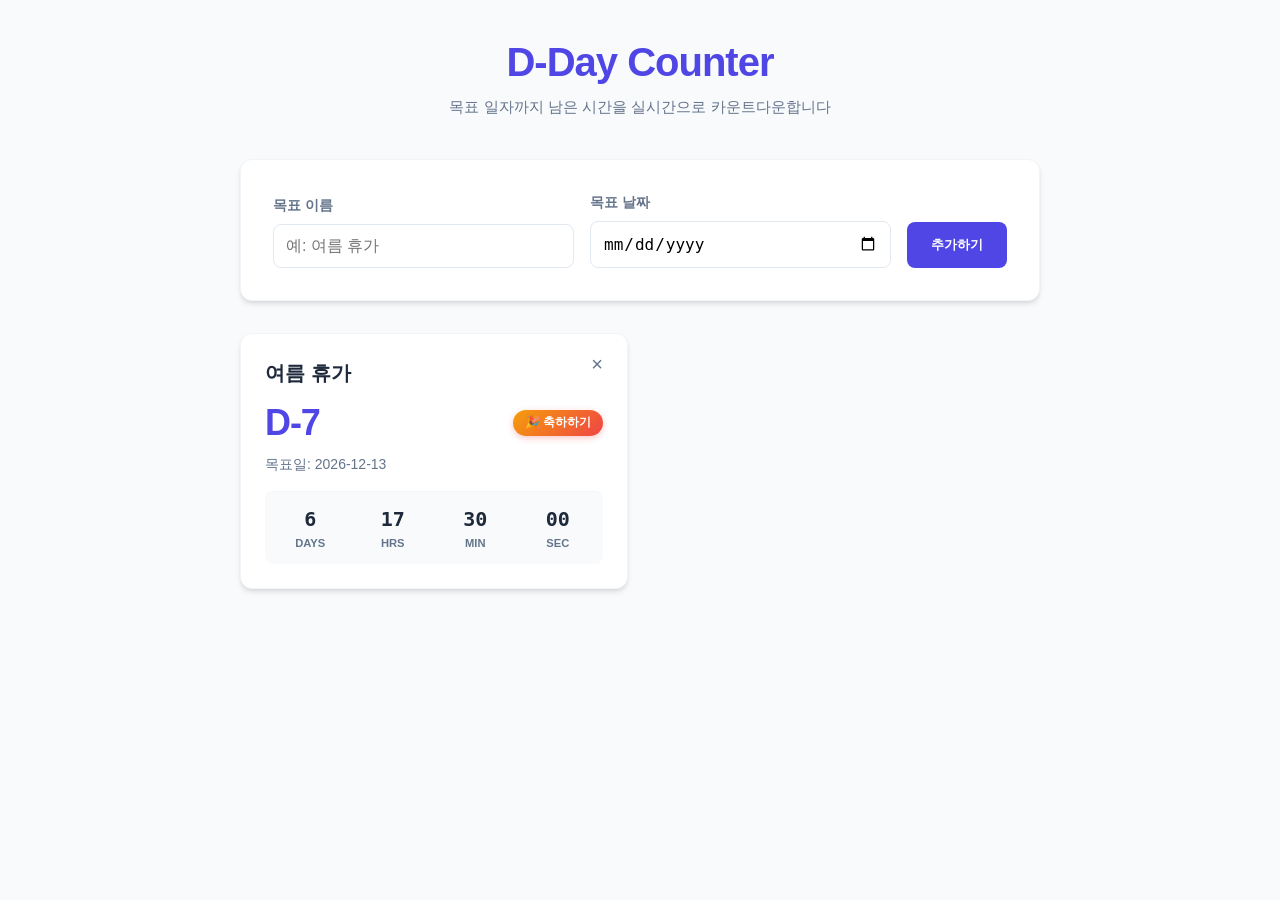
==== index.html @ 8cd85d47 "Deploy calculator web app" ====
<!DOCTYPE html>
<html lang="ko">
<head>
    <meta charset="UTF-8">
    <meta name="viewport" content="width=device-width, initial-scale=1.0">
    <title>D-Day Counter</title>
    <style>
        :root {
            --primary: #4f46e5;
            --primary-hover: #4338ca;
            --primary-light: rgba(79, 70, 229, 0.1);
            --bg: #f8fafc;
            --card-bg: #ffffff;
            --text-main: #1e293b;
            --text-muted: #64748b;
            --danger: #ef4444;
            --danger-bg: #fee2e2;
            --success: #10b981;
            --radius: 12px;
            --shadow: 0 4px 6px -1px rgb(0 0 0 / 0.1), 0 2px 4px -2px rgb(0 0 0 / 0.1);
            --shadow-hover: 0 10px 15px -3px rgb(0 0 0 / 0.1), 0 4px 6px -4px rgb(0 0 0 / 0.1);
        }

        * {
            margin: 0;
            padding: 0;
            box-sizing: border-box;
        }

        body {
            font-family: -apple-system, BlinkMacSystemFont, "Segoe UI", Roboto, "Helvetica Neue", Arial, sans-serif;
            background-color: var(--bg);
            color: var(--text-main);
            line-height: 1.5;
            display: flex;
            flex-direction: column;
            align-items: center;
            padding: 2rem 1rem 4rem 1rem;
            min-height: 100vh;
            position: relative;
            overflow-x: hidden;
        }

        /* Fullscreen Fireworks Confetti Canvas Overlay */
        #confettiCanvas {
            position: fixed;
            top: 0;
            left: 0;
            width: 100vw;
            height: 100vh;
            pointer-events: none;
            z-index: 9999;
        }

        header {
            text-align: center;
            margin-bottom: 2.5rem;
        }

        header h1 {
            font-size: 2.5rem;
            font-weight: 800;
            color: var(--primary);
            letter-spacing: -0.025em;
        }

        header p {
            color: var(--text-muted);
            font-size: 0.95rem;
            margin-top: 0.25rem;
        }

        .container {
            width: 100%;
            max-width: 800px;
        }

        /* Form Styling */
        .form-card {
            background: var(--card-bg);
            padding: 2rem;
            border-radius: var(--radius);
            box-shadow: var(--shadow);
            margin-bottom: 2rem;
            border: 1px solid #f1f5f9;
        }

        .form-grid {
            display: grid;
            grid-template-columns: 1fr 1fr auto;
            gap: 1rem;
            align-items: flex-end;
        }

        @media (max-width: 640px) {
            .form-grid {
                grid-template-columns: 1fr;
            }
        }

        .input-group {
            display: flex;
            flex-direction: column;
            gap: 0.5rem;
        }

        .input-group label {
            font-size: 0.875rem;
            font-weight: 600;
            color: var(--text-muted);
        }

        input {
            padding: 0.75rem;
            border: 1px solid #e2e8f0;
            border-radius: 8px;
            font-size: 1rem;
            outline: none;
            transition: border-color 0.2s, box-shadow 0.2s;
            width: 100%;
        }

        input:focus {
            border-color: var(--primary);
            box-shadow: 0 0 0 3px var(--primary-light);
        }

        .btn-add {
            background-color: var(--primary);
            color: white;
            padding: 0.75rem 1.5rem;
            border: none;
            border-radius: 8px;
            font-weight: 600;
            cursor: pointer;
            transition: background-color 0.2s, transform 0.1s;
            height: 46px;
            display: inline-flex;
            align-items: center;
            justify-content: center;
            gap: 0.5rem;
        }

        .btn-add:hover {
            background-color: var(--primary-hover);
        }

        .btn-add:active {
            transform: scale(0.98);
        }

        /* D-Day List Styling */
        .dday-list {
            display: grid;
            grid-template-columns: repeat(auto-fill, minmax(320px, 1fr));
            gap: 1.5rem;
        }

        .dday-card {
            background: var(--card-bg);
            padding: 1.5rem;
            border-radius: var(--radius);
            box-shadow: var(--shadow);
            position: relative;
            display: flex;
            flex-direction: column;
            transition: transform 0.2s, box-shadow 0.2s;
            border: 1px solid #f1f5f9;
        }

        .dday-card:hover {
            transform: translateY(-4px);
            box-shadow: var(--shadow-hover);
        }

        .dday-header {
            display: flex;
            justify-content: space-between;
            align-items: flex-start;
            margin-bottom: 0.5rem;
        }

        .dday-title {
            font-size: 1.25rem;
            font-weight: 700;
            color: var(--text-main);
            word-break: break-all;
            margin-right: 2rem;
        }

        .btn-delete {
            position: absolute;
            top: 1rem;
            right: 1rem;
            background: none;
            border: none;
            color: var(--text-muted);
            cursor: pointer;
            font-size: 1.25rem;
            line-height: 1;
            padding: 0.25rem 0.5rem;
            border-radius: 6px;
            transition: color 0.2s, background-color 0.2s;
        }

        .btn-delete:hover {
            color: var(--danger);
            background-color: var(--danger-bg);
        }

        .dday-status-group {
            display: flex;
            align-items: center;
            justify-content: space-between;
            margin-bottom: 0.25rem;
        }

        .dday-status {
            font-size: 2.25rem;
            font-weight: 800;
            color: var(--primary);
            letter-spacing: -0.03em;
        }

        .dday-status.is-today {
            color: var(--danger);
            animation: pulseText 1.5s infinite alternate;
        }

        .dday-status.is-past {
            color: var(--text-muted);
        }

        @keyframes pulseText {
            0% { transform: scale(1); }
            100% { transform: scale(1.05); }
        }

        .celebrate-badge-btn {
            background: linear-gradient(135deg, #f59e0b, #ef4444);
            color: white;
            border: none;
            padding: 0.3rem 0.75rem;
            border-radius: 20px;
            font-size: 0.75rem;
            font-weight: 700;
            cursor: pointer;
            box-shadow: 0 2px 6px rgba(239, 68, 68, 0.3);
            transition: transform 0.2s;
        }

        .celebrate-badge-btn:hover {
            transform: scale(1.08);
        }

        .dday-date {
            font-size: 0.875rem;
            color: var(--text-muted);
            font-weight: 500;
        }

        .timer-grid {
            display: grid;
            grid-template-columns: repeat(4, 1fr);
            gap: 0.5rem;
            margin-top: 1rem;
            padding-top: 1rem;
            border-top: 1px solid #f1f5f9;
            background: #f8fafc;
            border-radius: 8px;
            padding: 0.75rem 0.5rem;
        }

        .timer-item {
            display: flex;
            flex-direction: column;
            align-items: center;
        }

        .timer-value {
            font-size: 1.25rem;
            font-weight: 800;
            color: var(--text-main);
            font-family: ui-monospace, SFMono-Regular, Menlo, Monaco, Consolas, monospace;
        }

        .timer-label {
            font-size: 0.7rem;
            color: var(--text-muted);
            text-transform: uppercase;
            font-weight: 600;
            margin-top: 0.1rem;
        }

        .empty-state {
            grid-column: 1 / -1;
            text-align: center;
            padding: 4rem 2rem;
            color: var(--text-muted);
            background: #ffffff;
            border-radius: var(--radius);
            border: 2px dashed #cbd5e1;
            box-shadow: var(--shadow);
        }

        .empty-state p {
            font-size: 1rem;
            line-height: 1.6;
        }
    </style>
</head>
<body>

    <!-- Canvas overlay for HTML Canvas Confetti Fireworks -->
    <canvas id="confettiCanvas"></canvas>

    <header>
        <h1>D-Day Counter</h1>
        <p>목표 일자까지 남은 시간을 실시간으로 카운트다운합니다</p>
    </header>

    <div class="container">
        <!-- Input Form -->
        <div class="form-card">
            <div class="form-grid">
                <div class="input-group">
                    <label for="title">목표 이름</label>
                    <input type="text" id="title" placeholder="예: 여름 휴가" maxlength="25">
                </div>
                <div class="input-group">
                    <label for="date">목표 날짜</label>
                    <input type="date" id="date">
                </div>
                <button class="btn-add" id="addBtn">추가하기</button>
            </div>
        </div>

        <!-- D-Day List -->
        <div id="ddayList" class="dday-list">
            <!-- Cards will be injected here -->
        </div>
    </div>

    <script>
        // State Management
        let ddayItems = [];

        // DOM Elements
        const titleInput = document.getElementById('title');
        const dateInput = document.getElementById('date');
        const addBtn = document.getElementById('addBtn');
        const ddayListContainer = document.getElementById('ddayList');
        const canvas = document.getElementById('confettiCanvas');
        const ctx = canvas.getContext('2d');

        // Confetti Particle Engine Setup
        let particles = [];
        let animFrameId = null;

        function resizeCanvas() {
            canvas.width = window.innerWidth;
            canvas.height = window.innerHeight;
        }

        window.addEventListener('resize', resizeCanvas);
        resizeCanvas();

        class Particle {
            constructor(x, y) {
                this.x = x;
                this.y = y;
                this.size = Math.random() * 8 + 4;
                this.color = ['#4f46e5', '#06b6d4', '#ef4444', '#10b981', '#f59e0b', '#8b5cf6'][Math.floor(Math.random() * 6)];
                this.vx = (Math.random() - 0.5) * 12;
                this.vy = (Math.random() - 1) * 14 - 3;
                this.gravity = 0.35;
                this.drag = 0.96;
                this.opacity = 1;
                this.fade = Math.random() * 0.015 + 0.008;
                this.rotation = Math.random() * 360;
                this.rotationSpeed = (Math.random() - 0.5) * 10;
            }

            update() {
                this.vx *= this.drag;
                this.vy *= this.drag;
                this.vy += this.gravity;
                this.x += this.vx;
                this.y += this.vy;
                this.opacity -= this.fade;
                this.rotation += this.rotationSpeed;
            }

            draw(ctx) {
                if (this.opacity <= 0) return;
                ctx.save();
                ctx.translate(this.x, this.y);
                ctx.rotate((this.rotation * Math.PI) / 180);
                ctx.globalAlpha = Math.max(0, this.opacity);
                ctx.fillStyle = this.color;
                ctx.fillRect(-this.size / 2, -this.size / 2, this.size, this.size * 1.4);
                ctx.restore();
            }
        }

        function animateConfetti() {
            ctx.clearRect(0, 0, canvas.width, canvas.height);
            particles.forEach((p, idx) => {
                p.update();
                p.draw(ctx);
                if (p.opacity <= 0 || p.y > canvas.height + 50) {
                    particles.splice(idx, 1);
                }
            });

            if (particles.length > 0) {
                animFrameId = requestAnimationFrame(animateConfetti);
            } else {
                animFrameId = null;
            }
        }

        function triggerConfetti(x = window.innerWidth / 2, y = window.innerHeight / 3) {
            for (let i = 0; i < 80; i++) {
                particles.push(new Particle(x, y));
            }
            if (!animFrameId) {
                animateConfetti();
            }
        }

        // Load data from localStorage
        function loadData() {
            const savedData = localStorage.getItem('stitch_dday_data');
            if (savedData) {
                ddayItems = JSON.parse(savedData);
            } else {
                // Seed default sample item if empty
                const today = new Date();
                const sampleDate = new Date(today);
                sampleDate.setDate(today.getDate() + 7);
                const month = String(sampleDate.getMonth() + 1).padStart(2, '0');
                const day = String(sampleDate.getDate()).padStart(2, '0');

                ddayItems = [
                    {
                        id: 1,
                        title: '여름 휴가',
                        targetDate: `${sampleDate.getFullYear()}-${month}-${day}`
                    }
                ];
                saveData();
            }
            render();
        }

        // Save data to localStorage
        function saveData() {
            localStorage.setItem('stitch_dday_data', JSON.stringify(ddayItems));
        }

        // Add New D-Day
        addBtn.addEventListener('click', () => {
            const title = titleInput.value.trim();
            const date = dateInput.value;

            if (!title || !date) {
                alert('목표 이름과 날짜를 모두 입력해 주세요.');
                return;
            }

            const newItem = {
                id: Date.now(),
                title: title,
                targetDate: date
            };

            ddayItems.push(newItem);
            saveData();
            render();

            // Reset inputs
            titleInput.value = '';
            dateInput.value = '';

            // Trigger confetti celebrate effect
            triggerConfetti();
        });

        // Delete D-Day
        function deleteItem(id) {
            ddayItems = ddayItems.filter(item => item.id !== id);
            saveData();
            render();
        }

        // Calculate Time Remaining
        function calculateTime(targetDateStr) {
            const now = new Date();
            const target = new Date(targetDateStr + 'T00:00:00');
            
            // Difference in milliseconds
            const diff = target.getTime() - now.getTime();
            const absDiff = Math.abs(diff);

            const days = Math.floor(absDiff / (1000 * 60 * 60 * 24));
            const hours = Math.floor((absDiff % (1000 * 60 * 60 * 24)) / (1000 * 60 * 60));
            const mins = Math.floor((absDiff % (1000 * 60 * 60)) / (1000 * 60));
            const secs = Math.floor((absDiff % (1000 * 60)) / 1000);

            // Check if today is the target date
            const isToday = now.getFullYear() === target.getFullYear() &&
                            now.getMonth() === target.getMonth() &&
                            now.getDate() === target.getDate();

            let statusText = '';
            let statusClass = '';

            if (isToday) {
                statusText = 'D-Day';
                statusClass = 'is-today';
            } else if (diff > 0) {
                statusText = `D-${days + 1}`;
                statusClass = 'is-future';
            } else {
                statusText = `D+${days}`;
                statusClass = 'is-past';
            }

            return {
                statusText,
                statusClass,
                isToday,
                days,
                hours,
                mins,
                secs
            };
        }

        // Render function
        function render() {
            if (ddayItems.length === 0) {
                ddayListContainer.innerHTML = `
                    <div class="empty-state">
                        <p>등록된 D-Day가 없습니다.<br>새로운 목표를 추가해 보세요!</p>
                    </div>
                `;
                return;
            }

            ddayListContainer.innerHTML = '';
            ddayItems.forEach(item => {
                const timeData = calculateTime(item.targetDate);
                
                const card = document.createElement('div');
                card.className = 'dday-card';
                card.innerHTML = `
                    <button class="btn-delete" title="삭제" onclick="deleteItem(${item.id})">&times;</button>
                    <div class="dday-header">
                        <h2 class="dday-title">${escapeHtml(item.title)}</h2>
                    </div>
                    <div class="dday-status-group">
                        <div class="dday-status ${timeData.statusClass}">${timeData.statusText}</div>
                        <button class="celebrate-badge-btn" onclick="triggerConfetti(event.clientX, event.clientY)">🎉 축하하기</button>
                    </div>
                    <div class="dday-date">목표일: ${item.targetDate}</div>
                    <div class="timer-grid">
                        <div class="timer-item">
                            <span class="timer-value">${timeData.days}</span>
                            <span class="timer-label">Days</span>
                        </div>
                        <div class="timer-item">
                            <span class="timer-value">${String(timeData.hours).padStart(2, '0')}</span>
                            <span class="timer-label">Hrs</span>
                        </div>
                        <div class="timer-item">
                            <span class="timer-value">${String(timeData.mins).padStart(2, '0')}</span>
                            <span class="timer-label">Min</span>
                        </div>
                        <div class="timer-item">
                            <span class="timer-value">${String(timeData.secs).padStart(2, '0')}</span>
                            <span class="timer-label">Sec</span>
                        </div>
                    </div>
                `;
                ddayListContainer.appendChild(card);
            });
        }

        function escapeHtml(str) {
            if (!str) return '';
            return str.replace(/[&<>"']/g, function(m) {
                return { '&': '&amp;', '<': '&lt;', '>': '&gt;', '"': '&quot;', "'": '&#039;' }[m];
            });
        }

        // Update timers every second
        setInterval(render, 1000);

        // Initial Load
        loadData();
    </script>
</body>
</html>
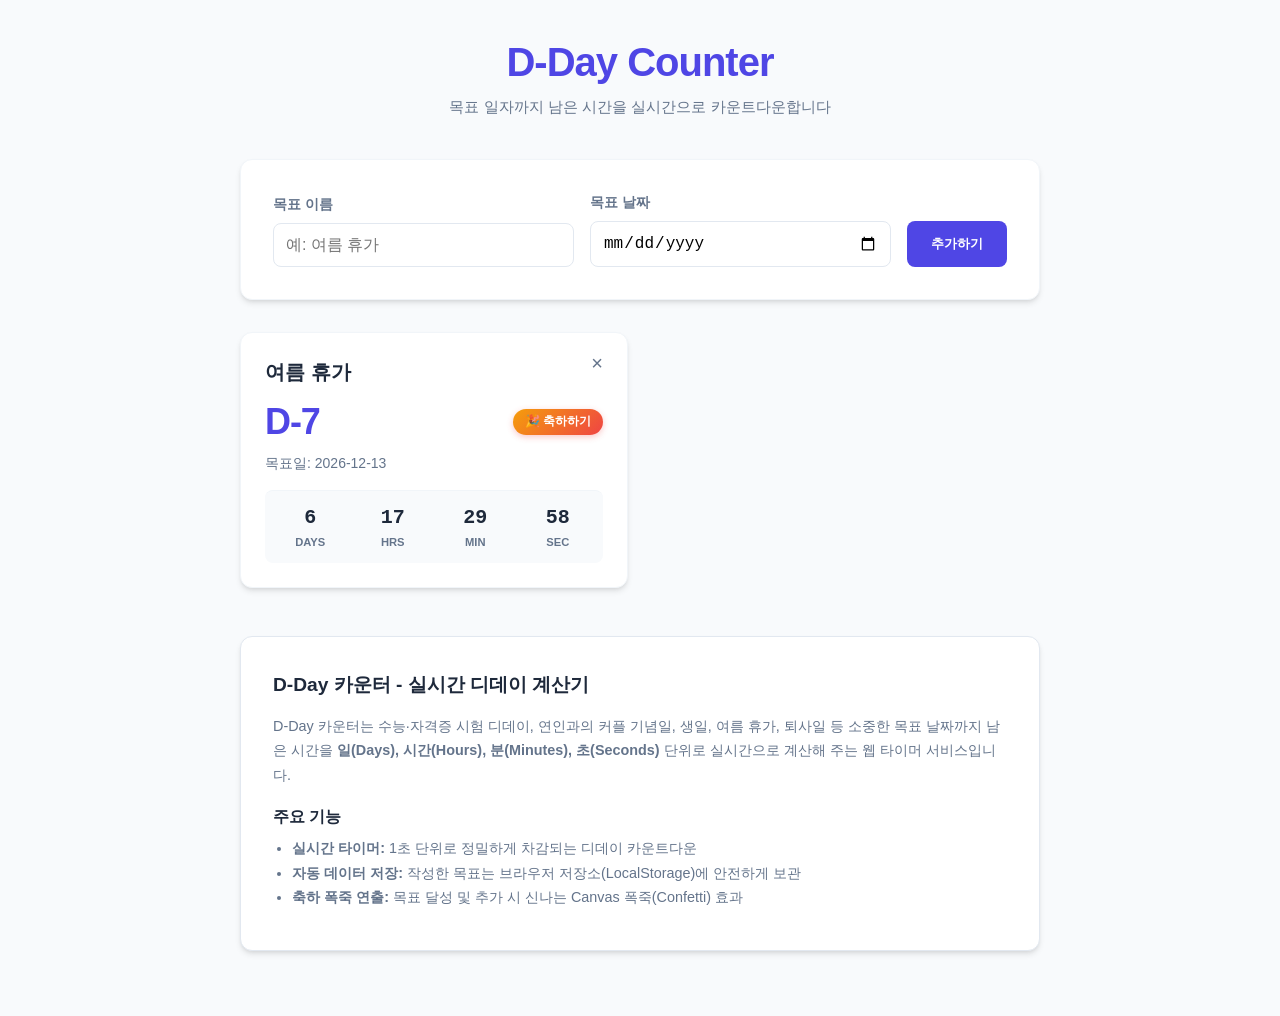
==== commit 0ec94b6d: "feat: Add Google Search Console verification and SEO metadata" ====
--- a/index.html
+++ b/index.html
@@ -3,7 +3,69 @@
 <head>
     <meta charset="UTF-8">
     <meta name="viewport" content="width=device-width, initial-scale=1.0">
-    <title>D-Day Counter</title>
+    <!-- 검색엔진 최적화 (SEO) 메타 태그 -->
+    <title>D-Day 카운터 - 실시간 디데이 계산기 & 목표 타이머</title>
+    <meta name="description" content="시험 D-Day, 생일, 커플 기념일, 여름 휴가, 자격증 목표 일자까지 남은 시간을 실시간(일/시/분/초)으로 카운트다운하세요. 폭죽 효과와 자동 저장 기능 제공.">
+    <meta name="keywords" content="D-Day 카운터, 디데이 계산기, D-Day 계산기, 실시간 타이머, 기념일 계산기, 시험 디데이, 커플 디데이, D-Day 카운트다운, 디데이 앱">
+    <meta name="author" content="D-Day Counter">
+    <meta name="robots" content="index, follow">
+    <link rel="canonical" href="https://my-calculator-chi-seven.vercel.app/">
+
+    <!-- Open Graph (SNS & 카카오톡 공유 시 노출) -->
+    <meta property="og:type" content="website">
+    <meta property="og:site_name" content="D-Day 카운터">
+    <meta property="og:url" content="https://my-calculator-chi-seven.vercel.app/">
+    <meta property="og:title" content="D-Day 카운터 - 실시간 디데이 계산기 & 목표 타이머">
+    <meta property="og:description" content="중요한 목표 일자까지 남은 시간을 실시간으로 카운트다운하세요! 폭죽 연출과 자동 데이터 저장 지원.">
+    <meta property="og:locale" content="ko_KR">
+
+    <!-- Twitter Cards -->
+    <meta name="twitter:card" content="summary_large_image">
+    <meta name="twitter:title" content="D-Day 카운터 - 실시간 디데이 계산기">
+    <meta name="twitter:description" content="목표 일자까지 남은 시간(일/시/분/초)을 실시간으로 카운트다운합니다.">
+
+    <!-- 구글 서치 콘솔 소유권 확인 태그 -->
+    <meta name="google-site-verification" content="8JftXr8XLZgSN9iB0z2GvUU7vgFd4bjF76dZ7FrasyI" />
+
+    <!-- JSON-LD 구조화 데이터 (Google WebApplication & FAQ Schema) -->
+    <script type="application/ld+json">
+    {
+      "@context": "https://schema.org",
+      "@graph": [
+        {
+          "@type": "WebApplication",
+          "name": "D-Day 카운터",
+          "url": "https://my-calculator-chi-seven.vercel.app/",
+          "description": "중요한 목표 일자까지 남은 시간을 실시간으로 계산해 주는 디데이 카운트다운 서비스입니다.",
+          "applicationCategory": "UtilitiesApplication",
+          "operatingSystem": "All",
+          "browserRequirements": "Requires JavaScript. Requires HTML5.",
+          "inLanguage": "ko-KR"
+        },
+        {
+          "@type": "FAQPage",
+          "mainEntity": [
+            {
+              "@type": "Question",
+              "name": "D-Day 카운터 사용법은 어떻게 되나요?",
+              "acceptedAnswer": {
+                "@type": "Answer",
+                "text": "목표 이름과 목표 날짜를 입력한 후 '추가하기' 버튼을 누르면 실시간으로 남은 일, 시간, 분, 초 단위 카운트다운이 시작됩니다."
+              }
+            },
+            {
+              "@type": "Question",
+              "name": "입력한 D-Day 데이터는 안전하게 저장되나요?",
+              "acceptedAnswer": {
+                "@type": "Answer",
+                "text": "네, 입력하신 목표 데이터는 브라우저 로컬 저장소(LocalStorage)에 안전하게 자동 저장되므로 페이지를 새로고침하거나 브라우저를 다시 열어도 데이터가 유지됩니다."
+              }
+            }
+          ]
+        }
+      ]
+    }
+    </script>
     <style>
         :root {
             --primary: #4f46e5;
@@ -307,6 +369,39 @@
             font-size: 1rem;
             line-height: 1.6;
         }
+
+        /* SEO Content Section */
+        .seo-section {
+            margin-top: 3rem;
+            padding: 2rem;
+            background: #ffffff;
+            border-radius: var(--radius);
+            box-shadow: var(--shadow);
+            border: 1px solid #e2e8f0;
+            color: var(--text-muted);
+            font-size: 0.9rem;
+            line-height: 1.7;
+        }
+        .seo-section h2 {
+            font-size: 1.2rem;
+            color: var(--text-main);
+            margin-bottom: 0.75rem;
+            font-weight: 700;
+        }
+        .seo-section h3 {
+            font-size: 1rem;
+            color: var(--text-main);
+            margin-top: 1rem;
+            margin-bottom: 0.35rem;
+            font-weight: 600;
+        }
+        .seo-section p {
+            margin-bottom: 0.75rem;
+        }
+        .seo-section ul {
+            padding-left: 1.2rem;
+            margin-bottom: 0.5rem;
+        }
     </style>
 </head>
 <body>
@@ -339,6 +434,19 @@
         <div id="ddayList" class="dday-list">
             <!-- Cards will be injected here -->
         </div>
+
+        <!-- SEO Text Content Section for Crawlers -->
+        <article class="seo-section">
+            <h2>D-Day 카운터 - 실시간 디데이 계산기</h2>
+            <p>D-Day 카운터는 수능·자격증 시험 디데이, 연인과의 커플 기념일, 생일, 여름 휴가, 퇴사일 등 소중한 목표 날짜까지 남은 시간을 <strong>일(Days), 시간(Hours), 분(Minutes), 초(Seconds)</strong> 단위로 실시간으로 계산해 주는 웹 타이머 서비스입니다.</p>
+            
+            <h3>주요 기능</h3>
+            <ul>
+                <li><strong>실시간 타이머:</strong> 1초 단위로 정밀하게 차감되는 디데이 카운트다운</li>
+                <li><strong>자동 데이터 저장:</strong> 작성한 목표는 브라우저 저장소(LocalStorage)에 안전하게 보관</li>
+                <li><strong>축하 폭죽 연출:</strong> 목표 달성 및 추가 시 신나는 Canvas 폭죽(Confetti) 효과</li>
+            </ul>
+        </article>
     </div>
 
     <script>
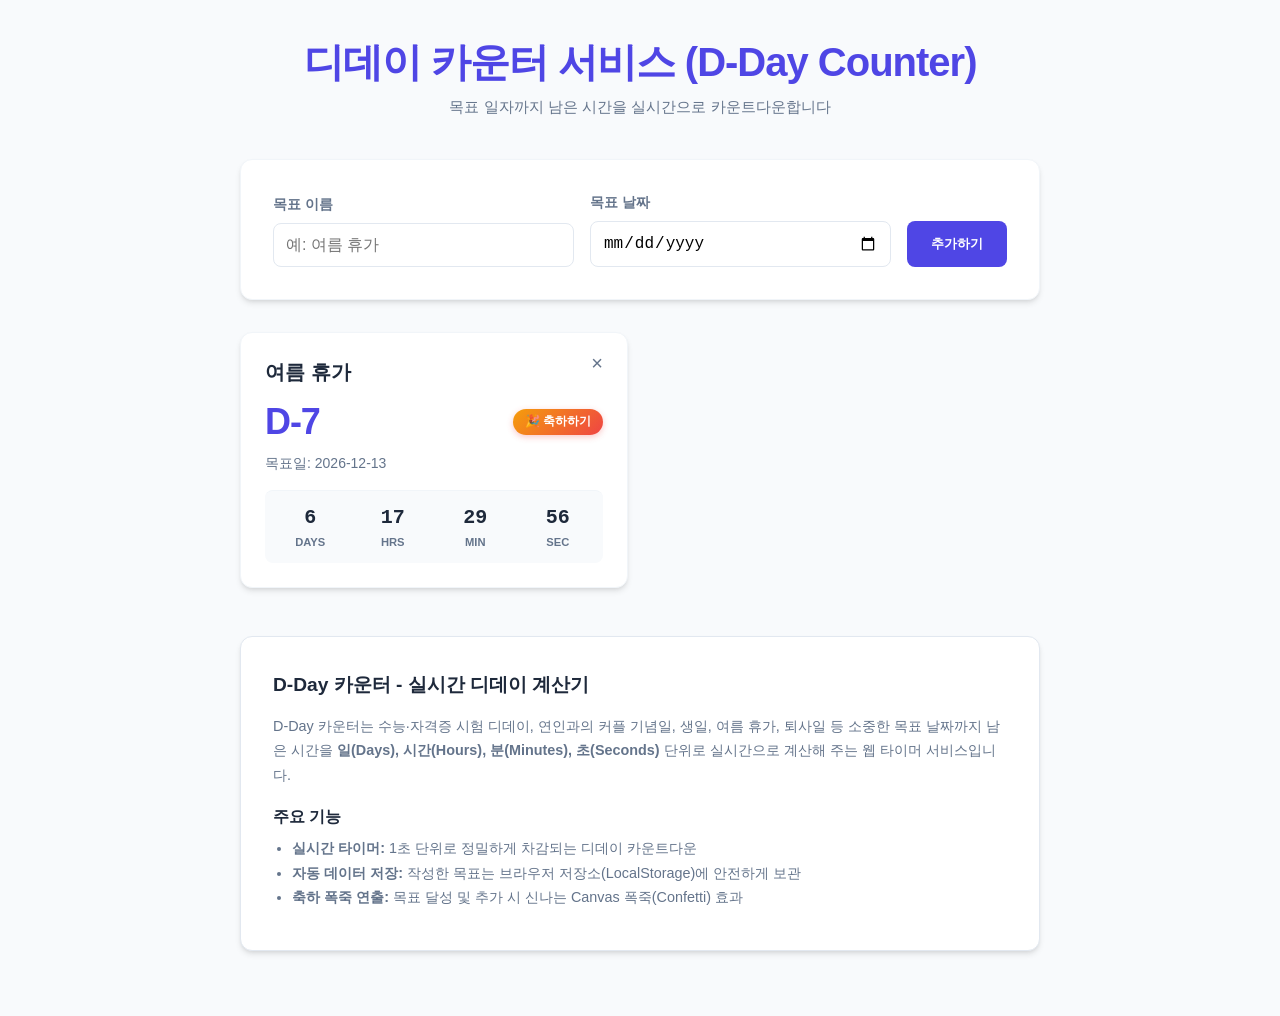
==== commit f395c6af: "feat: Enhance Korean SEO H1 title with '디데이 카운터 서비스'" ====
--- a/index.html
+++ b/index.html
@@ -410,7 +410,7 @@
     <canvas id="confettiCanvas"></canvas>
 
     <header>
-        <h1>D-Day Counter</h1>
+        <h1>디데이 카운터 서비스 (D-Day Counter)</h1>
         <p>목표 일자까지 남은 시간을 실시간으로 카운트다운합니다</p>
     </header>
 
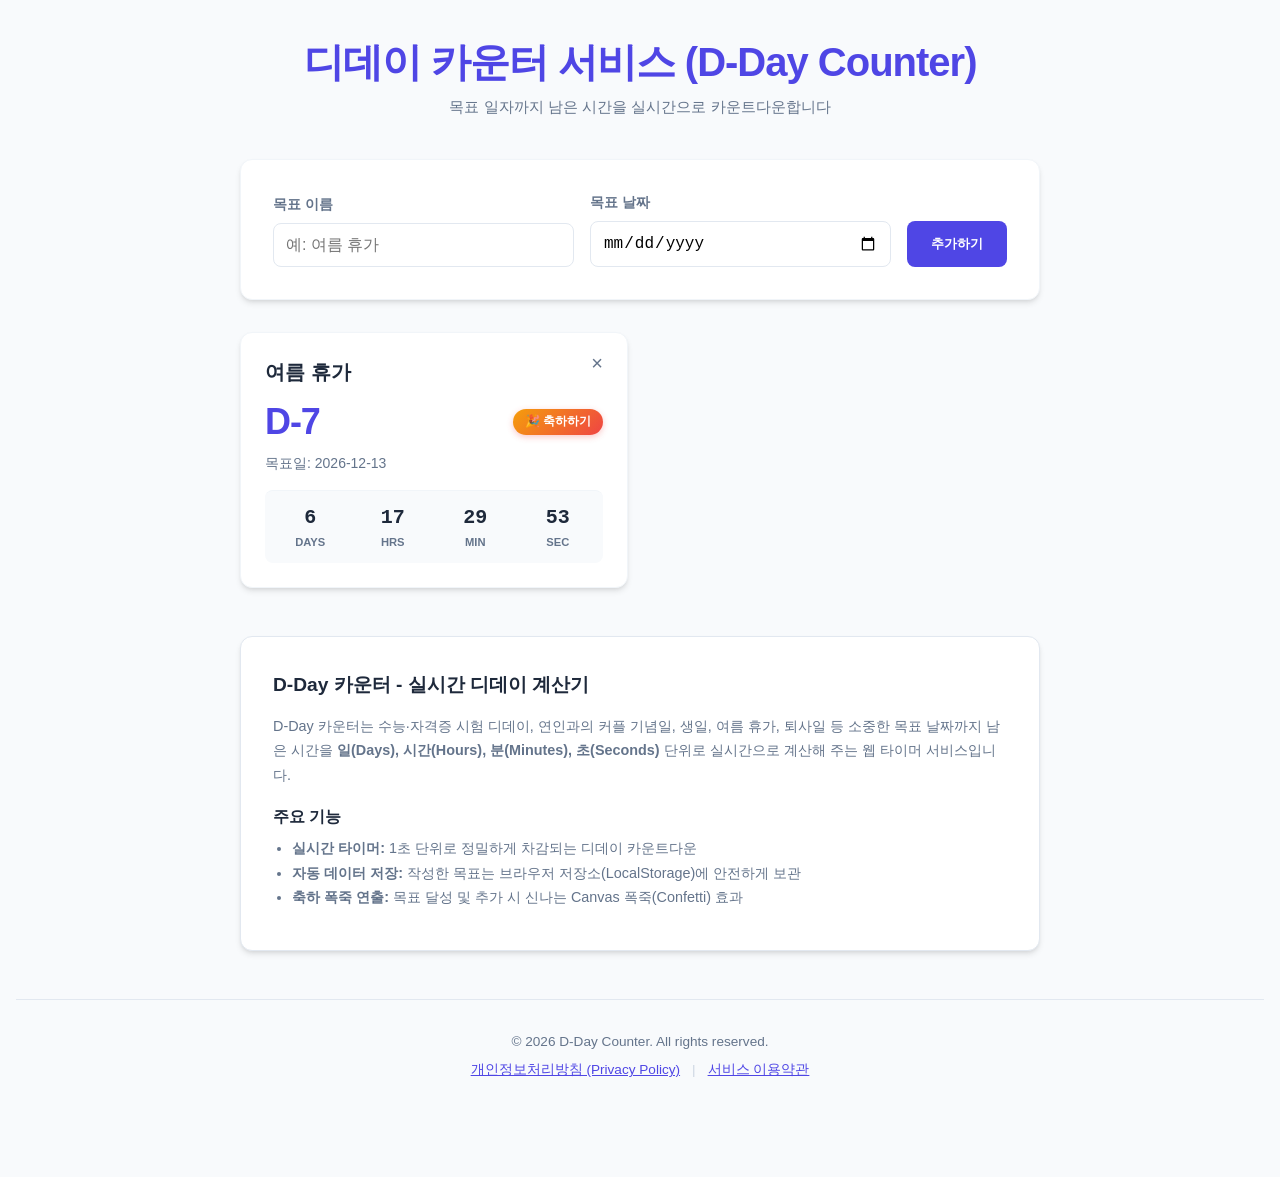
==== commit 641eb808: "feat: Add Privacy Policy and Terms of Service footer and modal" ====
--- a/index.html
+++ b/index.html
@@ -402,6 +402,132 @@
             padding-left: 1.2rem;
             margin-bottom: 0.5rem;
         }
+
+        /* Footer Styling */
+        .app-footer {
+            margin-top: 3rem;
+            padding: 2rem 1rem;
+            text-align: center;
+            border-top: 1px solid #e2e8f0;
+            color: var(--text-muted);
+            font-size: 0.85rem;
+            width: 100%;
+        }
+        .footer-links {
+            margin-top: 0.5rem;
+            display: flex;
+            justify-content: center;
+            align-items: center;
+            gap: 0.75rem;
+        }
+        .footer-link-btn {
+            background: none;
+            border: none;
+            color: var(--primary);
+            cursor: pointer;
+            font-size: 0.85rem;
+            font-weight: 500;
+            text-decoration: underline;
+            padding: 0;
+        }
+        .footer-link-btn:hover {
+            color: var(--primary-hover);
+        }
+        .footer-divider {
+            color: #cbd5e1;
+        }
+
+        /* Modal Overlay & Card Styling */
+        .modal-overlay {
+            position: fixed;
+            top: 0;
+            left: 0;
+            width: 100vw;
+            height: 100vh;
+            background: rgba(15, 23, 42, 0.6);
+            backdrop-filter: blur(4px);
+            display: flex;
+            justify-content: center;
+            align-items: center;
+            z-index: 10000;
+            opacity: 0;
+            visibility: hidden;
+            transition: all 0.25s ease-in-out;
+            padding: 1.5rem;
+        }
+        .modal-overlay.active {
+            opacity: 1;
+            visibility: visible;
+        }
+        .modal-content {
+            background: #ffffff;
+            border-radius: var(--radius);
+            max-width: 600px;
+            width: 100%;
+            max-height: 85vh;
+            overflow-y: auto;
+            box-shadow: 0 20px 25px -5px rgba(0, 0, 0, 0.1), 0 10px 10px -5px rgba(0, 0, 0, 0.04);
+            border: 1px solid #e2e8f0;
+            display: flex;
+            flex-direction: column;
+        }
+        .modal-header {
+            padding: 1.25rem 1.5rem;
+            border-bottom: 1px solid #e2e8f0;
+            display: flex;
+            justify-content: space-between;
+            align-items: center;
+            background: #f8fafc;
+            border-radius: var(--radius) var(--radius) 0 0;
+        }
+        .modal-header h2 {
+            font-size: 1.15rem;
+            color: var(--text-main);
+            font-weight: 700;
+        }
+        .modal-close {
+            background: none;
+            border: none;
+            font-size: 1.5rem;
+            color: var(--text-muted);
+            cursor: pointer;
+            line-height: 1;
+            padding: 0.25rem;
+        }
+        .modal-close:hover {
+            color: var(--text-main);
+        }
+        .modal-body {
+            padding: 1.5rem;
+            font-size: 0.9rem;
+            line-height: 1.6;
+            color: var(--text-main);
+        }
+        .modal-body h3 {
+            font-size: 0.95rem;
+            color: var(--primary);
+            margin-top: 1.25rem;
+            margin-bottom: 0.5rem;
+            font-weight: 600;
+        }
+        .modal-body p {
+            margin-bottom: 0.75rem;
+            color: #475569;
+        }
+        .modal-body ul {
+            padding-left: 1.25rem;
+            margin-bottom: 0.75rem;
+            color: #475569;
+        }
+        .modal-body a {
+            color: var(--primary);
+        }
+        .modal-date {
+            margin-top: 1.5rem;
+            font-size: 0.8rem;
+            color: var(--text-muted);
+            text-align: right;
+        }
     </style>
 </head>
 <body>
@@ -447,6 +573,61 @@
                 <li><strong>축하 폭죽 연출:</strong> 목표 달성 및 추가 시 신나는 Canvas 폭죽(Confetti) 효과</li>
             </ul>
         </article>
+    </div>
+
+    <!-- Footer -->
+    <footer class="app-footer">
+        <p>&copy; 2026 D-Day Counter. All rights reserved.</p>
+        <div class="footer-links">
+            <button type="button" class="footer-link-btn" id="privacyBtn">개인정보처리방침 (Privacy Policy)</button>
+            <span class="footer-divider">|</span>
+            <button type="button" class="footer-link-btn" id="termsBtn">서비스 이용약관</button>
+        </div>
+    </footer>
+
+    <!-- Privacy Policy Modal -->
+    <div id="privacyModal" class="modal-overlay" aria-hidden="true">
+        <div class="modal-content">
+            <div class="modal-header">
+                <h2>개인정보처리방침 (Privacy Policy)</h2>
+                <button type="button" class="modal-close" id="closePrivacyModal">&times;</button>
+            </div>
+            <div class="modal-body">
+                <p>본 디데이 카운터 서비스(이하 "서비스")는 이용자의 개인정보보호를 중요시하며, 관련 법령을 준수합니다.</p>
+                
+                <h3>1. 개인정보 수집 및 저장 방식</h3>
+                <p>본 서비스는 별도의 회원가입이나 개인 식별 정보(이름, 이메일, 연락처 등)를 서버로 전송하여 수집하지 않습니다. 이용자가 입력한 D-Day 목표 데이터(목표명, 날짜)는 이용자의 브라우저 <strong>로컬 저장소(LocalStorage)</strong>에만 보관되며 외부로 유출되지 않습니다.</p>
+
+                <h3>2. 쿠키(Cookie) 및 서드파티 광고(Google AdSense)</h3>
+                <p>본 서비스는 Google AdSense 및 Google Analytics 등의 타사 광고 및 분석 서비스를 이용할 수 있습니다. 구글 등 서드파티 제공업체는 이용자의 웹사이트 방문 기록을 기반으로 맞춤형 광고를 제공하기 위해 쿠키(Cookie)를 사용합니다.</p>
+                <ul>
+                    <li>이용자는 웹 브라우저 옵션 설정을 통해 쿠키 허용/차단을 선택할 수 있습니다.</li>
+                    <li>구글 광고 정책 및 개인정보 처리에 대한 자세한 정보는 <a href="https://policies.google.com/technologies/ads" target="_blank" rel="noopener">Google 개인정보보호 및 약관</a>에서 확인하실 수 있습니다.</li>
+                </ul>
+
+                <h3>3. 개인정보 관련 문의</h3>
+                <p>본 서비스 이용 중 개인정보 관련 문의사항이 있으신 경우 서비스 관리자에게 문의하여 주시기 바랍니다.</p>
+                <p class="modal-date">시행 일자: 2026년 8월 8일</p>
+            </div>
+        </div>
+    </div>
+
+    <!-- Terms Modal -->
+    <div id="termsModal" class="modal-overlay" aria-hidden="true">
+        <div class="modal-content">
+            <div class="modal-header">
+                <h2>서비스 이용약관</h2>
+                <button type="button" class="modal-close" id="closeTermsModal">&times;</button>
+            </div>
+            <div class="modal-body">
+                <h3>1. 서비스 목적</h3>
+                <p>본 서비스는 실시간 카운트다운 타이머 및 목표 일정 관리 기능을 무료로 제공합니다.</p>
+
+                <h3>2. 서비스 이용 조건 및 책임 제한</h3>
+                <p>본 서비스는 브라우저 로컬 저장소를 활용하므로, 이용자의 기기 변경/브라우저 초기화로 인한 데이터 삭제에 대해 책임을 지지 않습니다. 서비스의 무단 복제 및 악의적 공격은 금지됩니다.</p>
+                <p class="modal-date">시행 일자: 2026년 8월 8일</p>
+            </div>
+        </div>
     </div>
 
     <script>
@@ -708,6 +889,36 @@
 
         // Initial Load
         loadData();
+
+        // Modal Event Handlers for Privacy Policy & Terms
+        const privacyModal = document.getElementById('privacyModal');
+        const termsModal = document.getElementById('termsModal');
+        const privacyBtn = document.getElementById('privacyBtn');
+        const termsBtn = document.getElementById('termsBtn');
+        const closePrivacyModal = document.getElementById('closePrivacyModal');
+        const closeTermsModal = document.getElementById('closeTermsModal');
+
+        function openModal(modal) {
+            if (!modal) return;
+            modal.classList.add('active');
+            modal.setAttribute('aria-hidden', 'false');
+        }
+
+        function closeModal(modal) {
+            if (!modal) return;
+            modal.classList.remove('active');
+            modal.setAttribute('aria-hidden', 'true');
+        }
+
+        if (privacyBtn) privacyBtn.addEventListener('click', () => openModal(privacyModal));
+        if (termsBtn) termsBtn.addEventListener('click', () => openModal(termsModal));
+        if (closePrivacyModal) closePrivacyModal.addEventListener('click', () => closeModal(privacyModal));
+        if (closeTermsModal) closeTermsModal.addEventListener('click', () => closeModal(termsModal));
+
+        window.addEventListener('click', (e) => {
+            if (e.target === privacyModal) closeModal(privacyModal);
+            if (e.target === termsModal) closeModal(termsModal);
+        });
     </script>
 </body>
 </html>
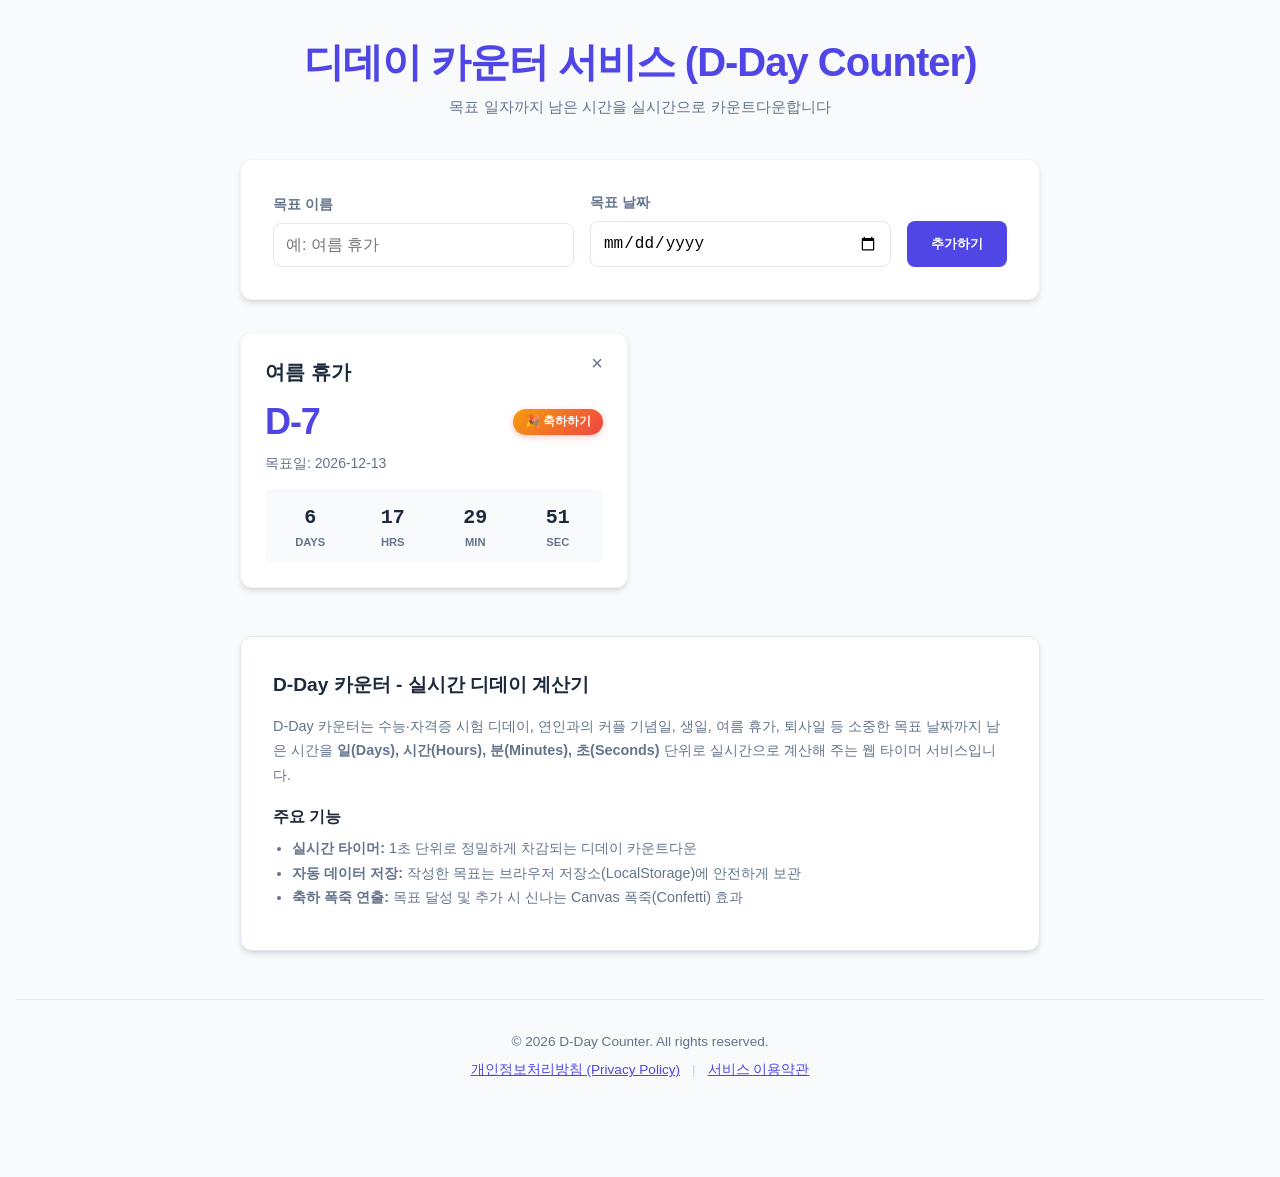
==== commit 676708fc: "feat: Integrate Google Analytics 4 (GA4) with ID G-BVMC1BM5PB" ====
--- a/index.html
+++ b/index.html
@@ -1,6 +1,15 @@
 <!DOCTYPE html>
 <html lang="ko">
 <head>
+    <!-- Google tag (gtag.js) - Google Analytics -->
+    <script async src="https://www.googletagmanager.com/gtag/js?id=G-BVMC1BM5PB"></script>
+    <script>
+      window.dataLayer = window.dataLayer || [];
+      function gtag(){dataLayer.push(arguments);}
+      gtag('js', new Date());
+
+      gtag('config', 'G-BVMC1BM5PB');
+    </script>
     <meta charset="UTF-8">
     <meta name="viewport" content="width=device-width, initial-scale=1.0">
     <!-- 검색엔진 최적화 (SEO) 메타 태그 -->
@@ -774,6 +783,13 @@
 
             // Trigger confetti celebrate effect
             triggerConfetti();
+
+            // Track GA4 event
+            if (typeof gtag === 'function') {
+                gtag('event', 'add_dday', {
+                    'event_category': 'engagement'
+                });
+            }
         });
 
         // Delete D-Day
